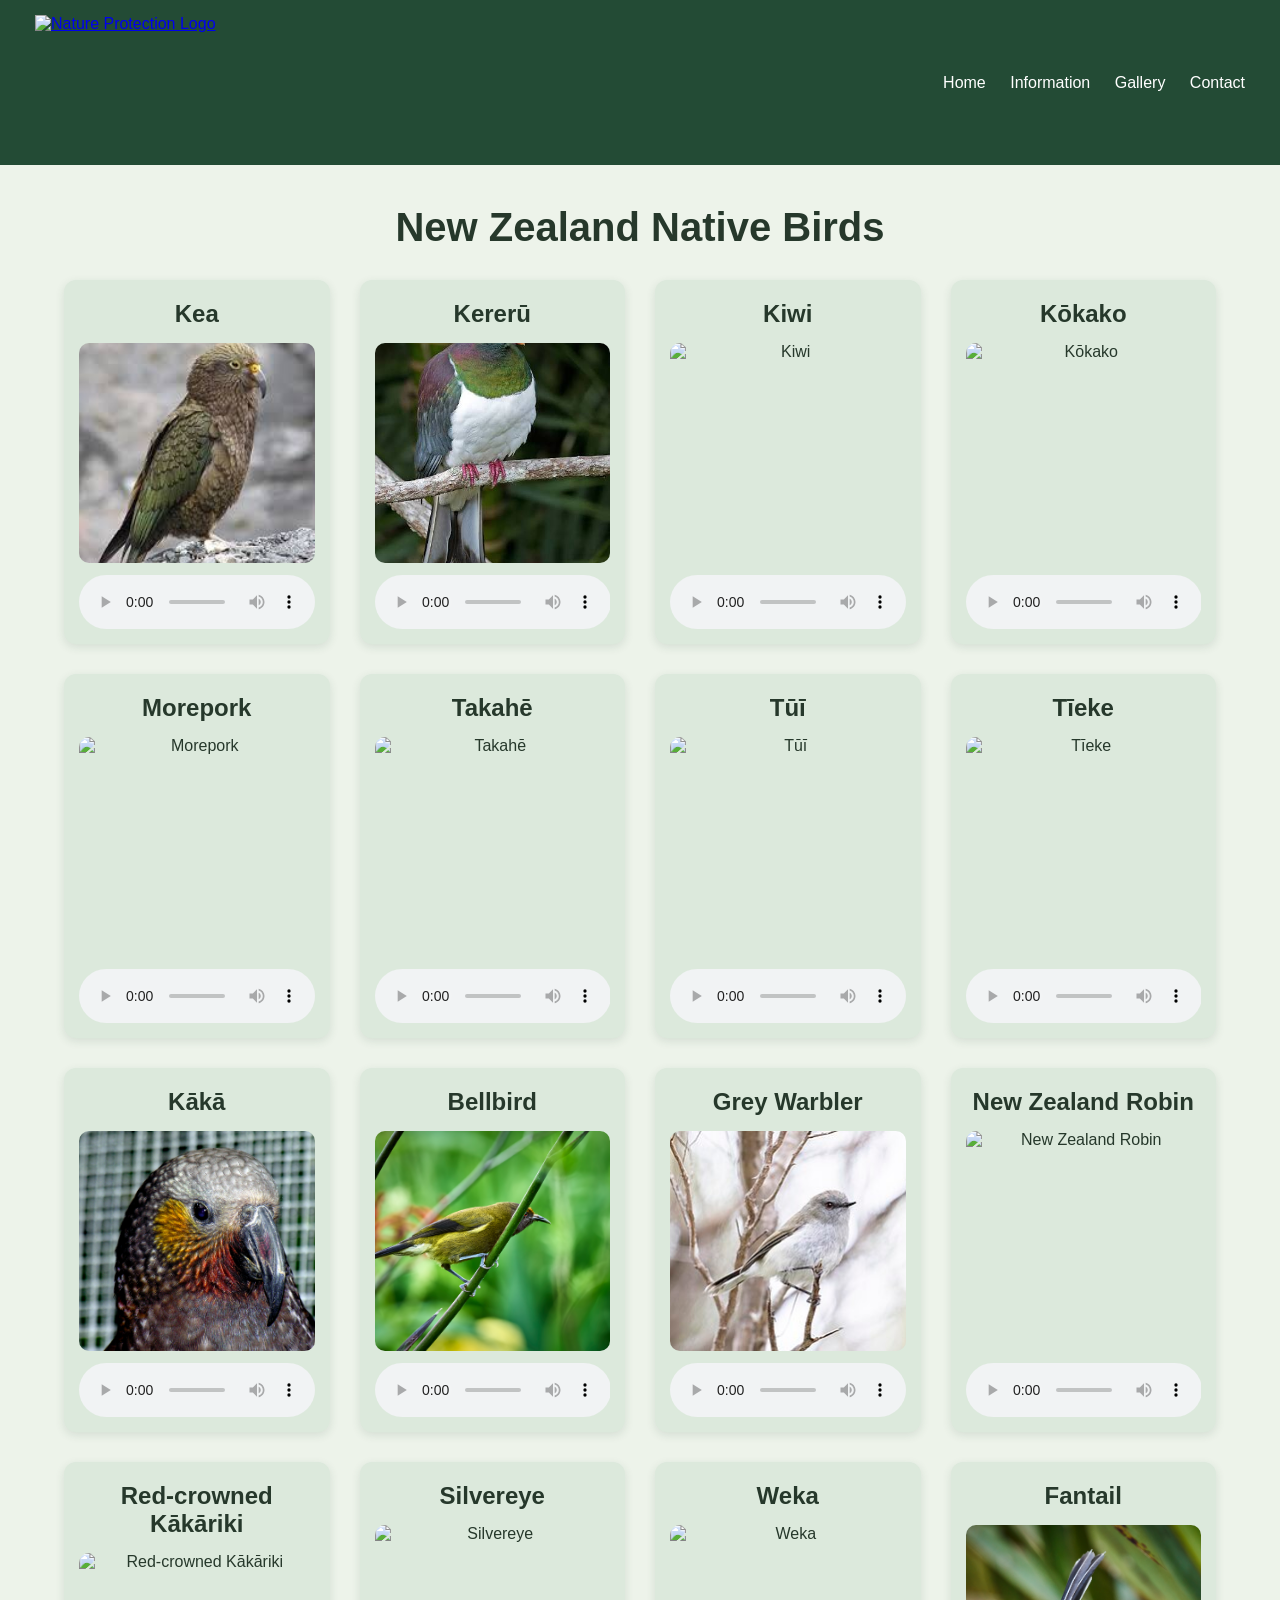
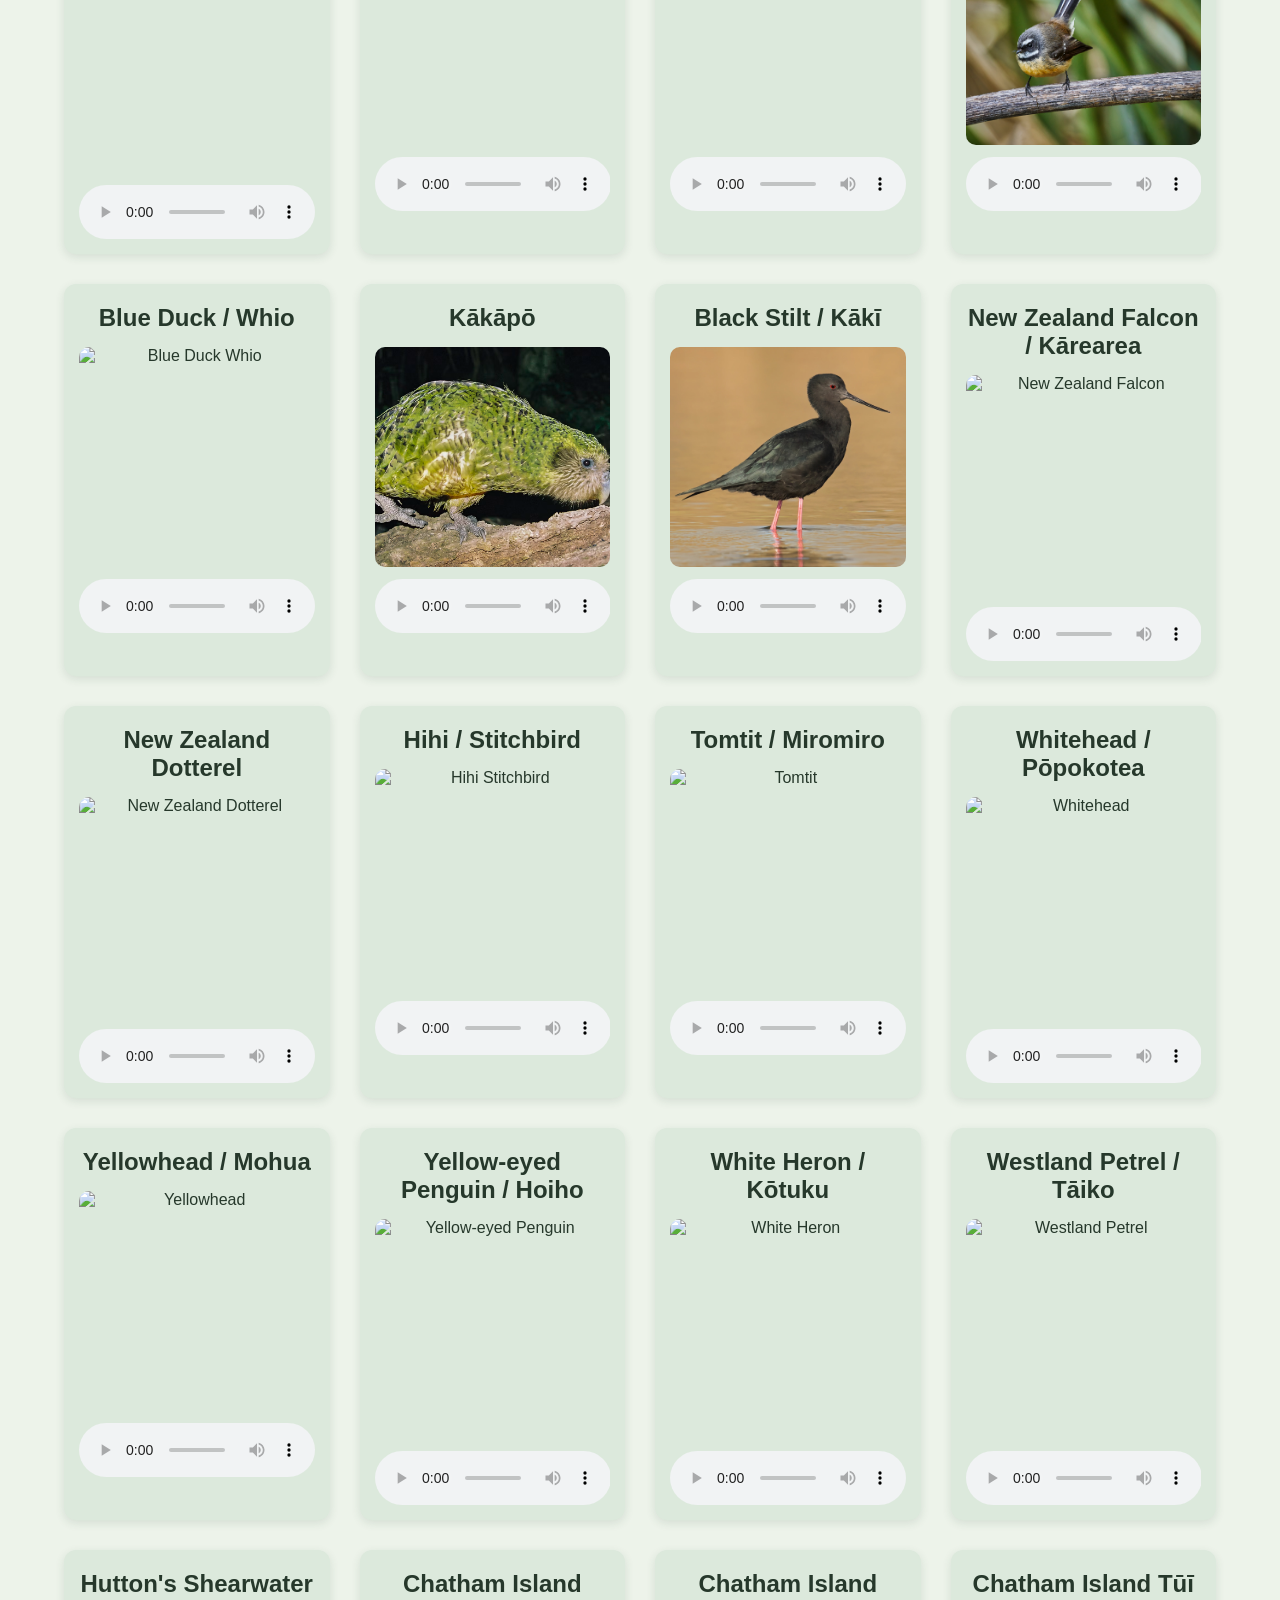
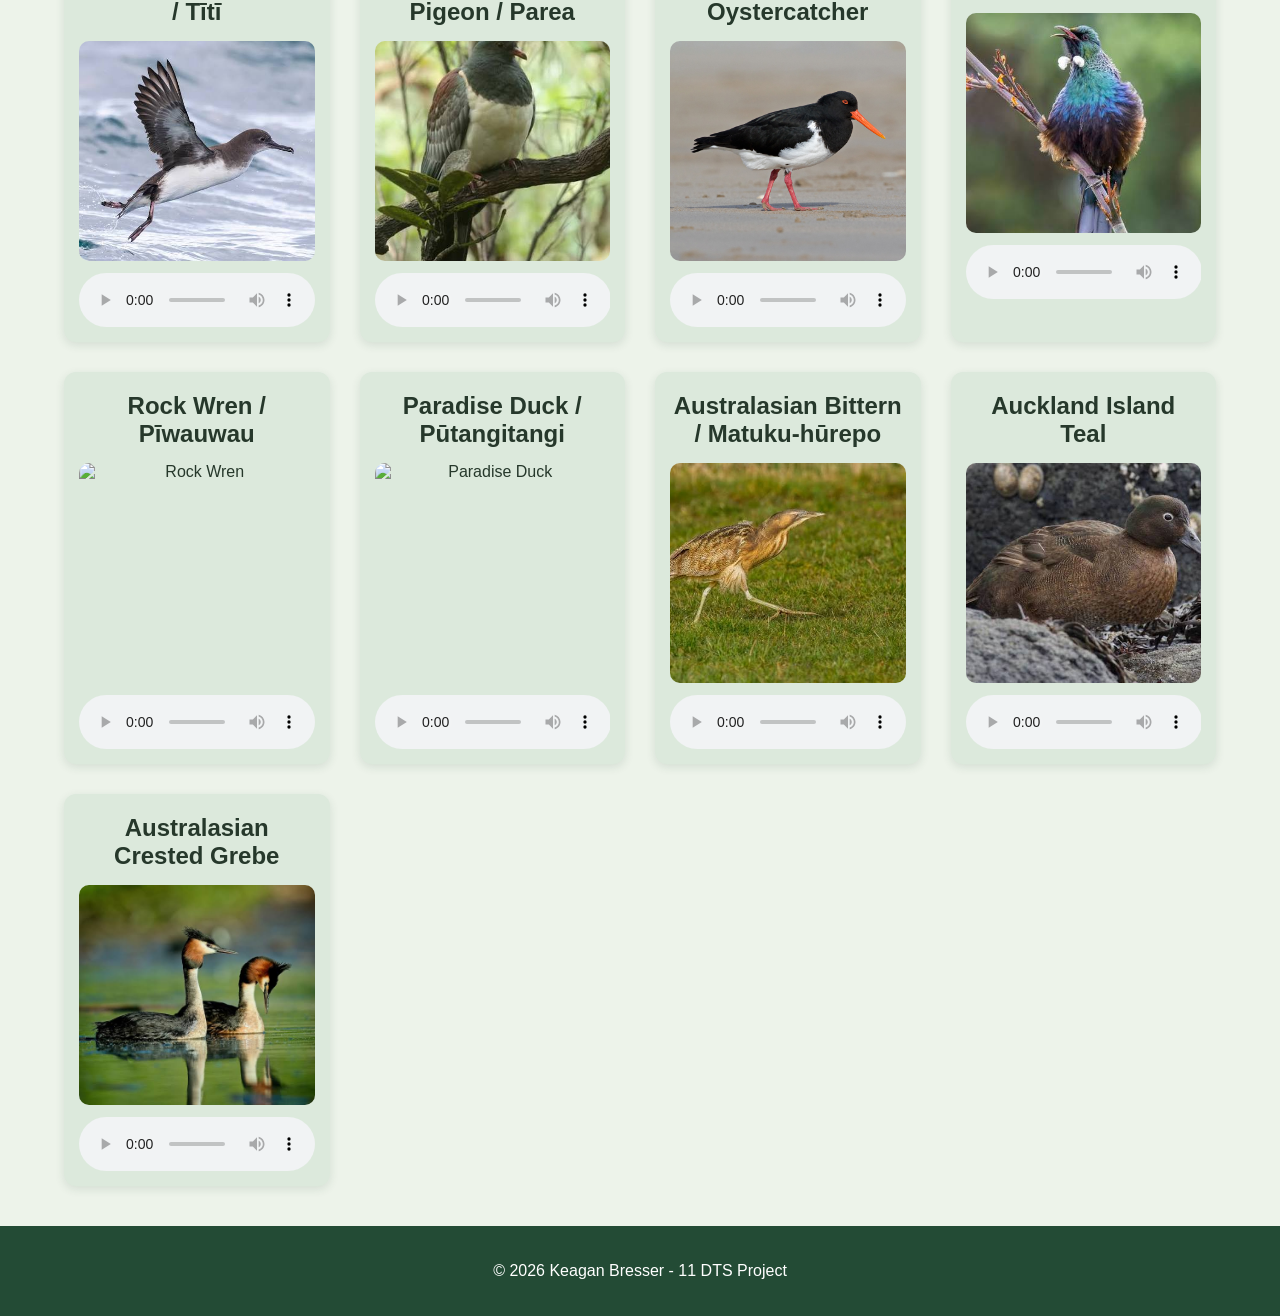
==== gallery.html @ eba364c5 "Add files via upload" ====
<!DOCTYPE html>
<html lang="en">
<head>
    <meta charset="UTF-8">
    <link rel="stylesheet" href="style.css">
    <meta name="viewport" content="width=device-width, initial-scale=1.0">
    <title>Gallery</title>
</head>
<body>

    <div class="navbar">
        <a href="index.html" class="logo">
            <img src="logo.png" alt="Nature Protection Logo">
        </a>

        <nav>
            <a href="index.html">Home</a>
            <a href="information.html">Information</a>
            <a href="gallery.html">Gallery</a>
            <a href="contact.html">Contact</a>
        </nav>
    </div>

    <div class="gallery">
        <h1>New Zealand Native Birds</h1>

        <div class="image-grid">

            <div class="bird">
                <h2>Kea</h2>
                <img src="kea.jpg" alt="Kea">
                <audio controls>
                    <source src="https://www.doc.govt.nz/globalassets/documents/conservation/native-animals/birds/bird-song/kea-song.mp3" type="audio/mpeg">
                </audio>
            </div>

            <div class="bird">
                <h2>Kererū</h2>
                <img src="kereru.jpg" alt="Kererū">
                <audio controls>
                    <source src="https://www.doc.govt.nz/globalassets/documents/conservation/native-animals/birds/bird-song/nz-pigeon-song.mp3" type="audio/mpeg">
                </audio>
            </div>

            <div class="bird">
                <h2>Kiwi</h2>
                <img src="kiwi.jpg" alt="Kiwi">
                <audio controls>
                    <source src="https://www.doc.govt.nz/globalassets/documents/conservation/native-animals/birds/bird-song/male-ni-brown-kiwi.mp3" type="audio/mpeg">
                </audio>
            </div>

            <div class="bird">
                <h2>Kōkako</h2>
                <img src="kokako.jpg" alt="Kōkako">
                <audio controls>
                    <source src="https://www.doc.govt.nz/globalassets/documents/conservation/native-animals/birds/bird-song/kokako-song.mp3" type="audio/mpeg">
                </audio>
            </div>

            <div class="bird">
                <h2>Morepork</h2>
                <img src="morepork.jpg" alt="Morepork">
                <audio controls>
                    <source src="https://www.doc.govt.nz/globalassets/documents/conservation/native-animals/birds/bird-song/morepork-song.mp3" type="audio/mpeg">
                </audio>
            </div>

            <div class="bird">
                <h2>Takahē</h2>
                <img src="takahe.jpg" alt="Takahē">
                <audio controls>
                    <source src="https://www.doc.govt.nz/globalassets/documents/conservation/native-animals/birds/bird-song/takahe-song-10.mp3" type="audio/mpeg">
                </audio>
            </div>

            <div class="bird">
                <h2>Tūī</h2>
                <img src="tui.jpg" alt="Tūī">
                <audio controls>
                    <source src="https://www.doc.govt.nz/globalassets/documents/conservation/native-animals/birds/bird-song/tui-song-42.mp3" type="audio/mpeg">
                </audio>
            </div>

            <div class="bird">
                <h2>Tīeke</h2>
                <img src="tieke.jpg" alt="Tīeke">
                <audio controls>
                    <source src="https://www.doc.govt.nz/globalassets/documents/conservation/native-animals/birds/bird-song/north-island-saddleback-song.mp3" type="audio/mpeg">
                </audio>
            </div>

            <div class="bird">
                <h2>Kākā</h2>
                <img src="Kaka.jpg" alt="Kākā">
                <audio controls>
                    <source src="https://www.doc.govt.nz/globalassets/documents/conservation/native-animals/birds/bird-song/north-island-kaka.mp3" type="audio/mpeg">
                </audio>
            </div>

            <div class="bird">
                <h2>Bellbird</h2>
                <img src="Bellbird.jpg" alt="Bellbird">
                <audio controls>
                    <source src="https://www.doc.govt.nz/globalassets/documents/conservation/native-animals/birds/bird-song/bellbird-06.mp3" type="audio/mpeg">
                </audio>
            </div>

            <div class="bird">
                <h2>Grey Warbler</h2>
                <img src="Grey Warbler.jpg" alt="Grey Warbler">
                <audio controls>
                    <source src="https://www.doc.govt.nz/globalassets/documents/conservation/native-animals/birds/bird-song/grey-warbler-song.mp3" type="audio/mpeg">
                </audio>
            </div>

            <div class="bird">
                <h2>New Zealand Robin</h2>
                <img src="New Zealand Robin.jpg" alt="New Zealand Robin">
                <audio controls>
                    <source src="https://www.doc.govt.nz/globalassets/documents/conservation/native-animals/birds/bird-song/nz-robin-song-48.mp3" type="audio/mpeg">
                </audio>
            </div>

            <div class="bird">
                <h2>Red-crowned Kākāriki</h2>
                <img src="Red-crowned Parakeet.jpg" alt="Red-crowned Kākāriki">
                <audio controls>
                    <source src="https://www.doc.govt.nz/globalassets/documents/conservation/native-animals/birds/bird-song/red-crowned-parakeet-song-4.mp3" type="audio/mpeg">
                </audio>
            </div>

            <div class="bird">
                <h2>Silvereye</h2>
                <img src="Silvereye.jpg" alt="Silvereye">
                <audio controls>
                    <source src="https://www.doc.govt.nz/globalassets/documents/conservation/native-animals/birds/bird-song/silvereye-song-22sy.mp3" type="audio/mpeg">
                </audio>
            </div>

            <div class="bird">
                <h2>Weka</h2>
                <img src="Weka.jpg" alt="Weka">
                <audio controls>
                    <source src="https://www.doc.govt.nz/globalassets/documents/conservation/native-animals/birds/bird-song/north-island-weka-song.mp3" type="audio/mpeg">
                </audio>
            </div>

            <div class="bird">
                <h2>Fantail</h2>
                <img src="Fan_tail.jpg" alt="Fantail">
                <audio controls>
                    <source src="https://www.doc.govt.nz/globalassets/documents/conservation/native-animals/birds/bird-song/fantail-02.mp3" type="audio/mpeg">
                </audio>
            </div>

            <div class="bird">
                <h2>Blue Duck / Whio</h2>
                <img src="Whio.jpg" alt="Blue Duck Whio">
                <audio controls>
                    <source src="https://www.doc.govt.nz/globalassets/documents/conservation/native-animals/birds/bird-song/blue-duck.mp3" type="audio/mpeg">
                </audio>
            </div>

            <div class="bird">
                <h2>Kākāpō</h2>
                <img src="Kakapo.jpg" alt="Kākāpō">
                <audio controls>
                    <source src="https://www.doc.govt.nz/globalassets/documents/conservation/native-animals/birds/bird-song/kakapo-booms.mp3" type="audio/mpeg">
                </audio>
            </div>

            <div class="bird">
                <h2>Black Stilt / Kākī</h2>
                <img src="Black Stilt.jpg" alt="Black Stilt">
                <audio controls>
                    <source src="https://www.doc.govt.nz/globalassets/documents/conservation/native-animals/birds/bird-song/black-stilt-song.mp3" type="audio/mpeg">
                </audio>
            </div>

            <div class="bird">
                <h2>New Zealand Falcon / Kārearea</h2>
                <img src="New Zealand Falcon.jpg" alt="New Zealand Falcon">
                <audio controls>
                    <source src="https://www.doc.govt.nz/globalassets/documents/conservation/native-animals/birds/bird-song/nz-falcon-female-song.mp3" type="audio/mpeg">
                </audio>
            </div>

            <div class="bird">
                <h2>New Zealand Dotterel</h2>
                <img src="New Zealand Dotterel.jpg" alt="New Zealand Dotterel">
                <audio controls>
                    <source src="https://www.doc.govt.nz/globalassets/documents/conservation/native-animals/birds/bird-song/nz-dotterel-song.mp3" type="audio/mpeg">
                </audio>
            </div>

            <div class="bird">
                <h2>Hihi / Stitchbird</h2>
                <img src="Hihi.jpg" alt="Hihi Stitchbird">
                <audio controls>
                    <source src="https://www.doc.govt.nz/globalassets/documents/conservation/native-animals/birds/bird-song/hihi-song.mp3" type="audio/mpeg">
                </audio>
            </div>

            <div class="bird">
                <h2>Tomtit / Miromiro</h2>
                <img src="Tomtit.jpg" alt="Tomtit">
                <audio controls>
                    <source src="https://www.doc.govt.nz/globalassets/documents/conservation/native-animals/birds/bird-song/north-island-tomtit-song.mp3" type="audio/mpeg">
                </audio>
            </div>

            <div class="bird">
                <h2>Whitehead / Pōpokotea</h2>
                <img src="Whitehead.jpg" alt="Whitehead">
                <audio controls>
                    <source src="https://www.doc.govt.nz/globalassets/documents/conservation/native-animals/birds/bird-song/whitehead-song.mp3" type="audio/mpeg">
                </audio>
            </div>

            <div class="bird">
                <h2>Yellowhead / Mohua</h2>
                <img src="Yellowhead.jpg" alt="Yellowhead">
                <audio controls>
                    <source src="https://www.doc.govt.nz/globalassets/documents/conservation/native-animals/birds/bird-song/yellowhead-song.mp3" type="audio/mpeg">
                </audio>
            </div>

            <div class="bird">
                <h2>Yellow-eyed Penguin / Hoiho</h2>
                <img src="Yellow-eyed Penguin.jpg" alt="Yellow-eyed Penguin">
                <audio controls>
                    <source src="https://www.doc.govt.nz/globalassets/documents/conservation/native-animals/birds/bird-song/yellow-eyed-penguin-song.mp3" type="audio/mpeg">
                </audio>
            </div>

            <div class="bird">
                <h2>White Heron / Kōtuku</h2>
                <img src="White Heron.jpg" alt="White Heron">
                <audio controls>
                    <source src="https://www.doc.govt.nz/globalassets/documents/conservation/native-animals/birds/bird-song/white-heron-song.mp3" type="audio/mpeg">
                </audio>
            </div>

            <div class="bird">
                <h2>Westland Petrel / Tāiko</h2>
                <img src="Westland Petrel.jpg" alt="Westland Petrel">
                <audio controls>
                    <source src="https://www.doc.govt.nz/globalassets/documents/conservation/native-animals/birds/bird-song/westland-petrel-song.mp3" type="audio/mpeg">
                </audio>
            </div>

            <div class="bird">
                <h2>Hutton's Shearwater / Tītī</h2>
                <img src="Hutton's Shearwater.jpg" alt="Hutton's Shearwater">
                <audio controls>
                    <source src="https://www.doc.govt.nz/globalassets/documents/conservation/native-animals/birds/bird-song/huttons-shearwater-song.mp3" type="audio/mpeg">
                </audio>
            </div>

            <div class="bird">
                <h2>Chatham Island Pigeon / Parea</h2>
                <img src="Chatham Island Pigeon.jpg" alt="Chatham Island Pigeon">
                <audio controls>
                    <source src="https://www.doc.govt.nz/globalassets/documents/conservation/native-animals/birds/bird-song/chatham-island-pigeon-song.mp3" type="audio/mpeg">
                </audio>
            </div>

            <div class="bird">
                <h2>Chatham Island Oystercatcher</h2>
                <img src="Chatham Island Oystercatcher.jpg" alt="Chatham Island Oystercatcher">
                <audio controls>
                    <source src="https://www.doc.govt.nz/globalassets/documents/conservation/native-animals/birds/bird-song/chatham-island-oystercatcher-song.mp3" type="audio/mpeg">
                </audio>
            </div>

            <div class="bird">
                <h2>Chatham Island Tūī</h2>
                <img src="Chatham Island Tūī.jpg" alt="Chatham Island Tūī">
                <audio controls>
                    <source src="https://www.doc.govt.nz/globalassets/documents/conservation/native-animals/birds/bird-song/chatham-island-tui-song.mp3" type="audio/mpeg">
                </audio>
            </div>

            <div class="bird">
                <h2>Rock Wren / Pīwauwau</h2>
                <img src="Rock Wren.jpg" alt="Rock Wren">
                <audio controls>
                    <source src="https://www.doc.govt.nz/globalassets/documents/conservation/native-animals/birds/bird-song/rock-wren-call.mp3" type="audio/mpeg">
                </audio>
            </div>

            <div class="bird">
                <h2>Paradise Duck / Pūtangitangi</h2>
                <img src="Paradise Duck.jpg" alt="Paradise Duck">
                <audio controls>
                    <source src="https://www.doc.govt.nz/globalassets/documents/conservation/native-animals/birds/bird-song/paradise-duck-song.mp3" type="audio/mpeg">
                </audio>
            </div>

            <div class="bird">
                <h2>Australasian Bittern / Matuku-hūrepo</h2>
                <img src="Australasian Bittern.jpg" alt="Australasian Bittern">
                <audio controls>
                    <source src="https://www.doc.govt.nz/globalassets/documents/conservation/native-animals/birds/bird-song/australasian-bittern.mp3" type="audio/mpeg">
                </audio>
            </div>

            <div class="bird">
                <h2>Auckland Island Teal</h2>
                <img src="Auckland Island Teal.jpg" alt="Auckland Island Teal">
                <audio controls>
                    <source src="https://www.doc.govt.nz/globalassets/documents/conservation/native-animals/birds/bird-song/auckland-island-teal-song.mp3" type="audio/mpeg">
                </audio>
            </div>

            <div class="bird">
                <h2>Australasian Crested Grebe</h2>
                <img src="Australasian Crested Grebe.jpg" alt="Australasian Crested Grebe">
                <audio controls>
                    <source src="https://www.doc.govt.nz/globalassets/documents/conservation/native-animals/birds/bird-song/australasian-crested-grebe-song.mp3" type="audio/mpeg">
                </audio>
            </div>

        </div>
    </div>

    <footer>
        <p>© 2026 Keagan Bresser - 11 DTS Project</p>
    </footer>

</body>
</html>
---- style.css ----
body {
    font-family: Arial;
    margin: 0;
    background-color: #edf3ea;
    color: #26382b;
}

.navbar {
    background-color: #234b35;
    padding: 15px 25px;
    display: flex;
    justify-content: space-between;
    align-items: center;
}

.logo {
    padding: 0 10px;
    width: 190px;
    height: 135px;
    display: block;
}

nav a {
    color: white;
    text-decoration: none;
    margin: 10px;
}

nav a:hover {
    color: #b9d8bd;
}

.welcome {
    text-align: center;
    padding: 70px 20px;
    background-color: #5f8d68;
    color: white;
}

.welcome h1 {
    font-size: 40px;
}

.welcome p {
    font-size: 18px;
}

button {
    padding: 12px 25px;
    border: none;
    background-color: #c59b45;
    color: white;
    cursor: pointer;
    margin: 8px;
    border-radius: 6px;
    transition: 0.2s;
}

button:hover {
    background-color: #a98235;
    transform: translateY(-2px);
}

.about {
    text-align: center;
    padding: 40px;
}

.about img {
    width: 400px;
    max-width: 90%;
    margin-top: 20px;
    border-radius: 12px;
}

.birds {
    text-align: center;
    padding: 40px;
    background-color: white;
}

.birds .bird {
    display: inline-block;
    vertical-align: top;
    width: 20%;
    margin: 1.5%;
    padding: 20px;
    box-sizing: border-box;
    background-color: #dce9dc;
    border-radius: 15px;
    box-shadow: 0 3px 10px rgba(35, 75, 53, 0.12);
    transition: 0.3s;
}

.birds .bird img {
    width: 100%;
    max-width: 220px;
    height: 180px;
    object-fit: cover;
    border-radius: 12px;
    display: block;
    margin: 0 auto;
}

.birds .bird h3 {
    margin: 5px 0 15px;
    font-size: 22px;
}

.birds .bird p {
    margin: 15px 0 5px;
}

.birds .bird:hover {
    transform: scale(1.04);
    background-color: #cfe2d1;
    box-shadow: 0 8px 20px rgba(35, 75, 53, 0.25);
}

@media (max-width: 900px) {
    .birds .bird {
        width: 42%;
    }
}

@media (max-width: 600px) {
    .birds .bird {
        width: 90%;
    }

    .birds .bird img {
        max-width: 300px;
        height: 220px;
    }
}

.bird-info p {
    max-width: 600px;
    margin: 15px auto;
}

.bird-info:hover {
    transform: scale(1.04);
    background-color: #cfe2d1;
    box-shadow: 0 8px 20px rgba(35, 75, 53, 0.25);
}

footer {
    background-color: #234b35;
    color: white;
    text-align: center;
    padding: 20px;
}

img {
    max-width: 100%;
}

.contact {
    width: 70%;
    max-width: 700px;
    margin: 50px auto;
    padding: 35px;
    background-color: white;
    border-radius: 15px;
    box-shadow: 0 4px 15px rgba(35, 75, 53, 0.15);
}

.contact h1 {
    text-align: center;
    font-size: 35px;
    margin-bottom: 10px;
}

.contact p {
    text-align: center;
    margin-bottom: 30px;
}

form {
    display: flex;
    flex-direction: column;
}

form label {
    margin-top: 15px;
    margin-bottom: 6px;
    font-weight: bold;
}

form input,
form textarea {
    padding: 12px;
    border: 1px solid #b8c9b8;
    border-radius: 7px;
    font-family: Arial;
    font-size: 15px;
    box-sizing: border-box;
}

form textarea {
    resize: vertical;
}

form input:focus,
form textarea:focus {
    outline: none;
    border-color: #5f8d68;
}

.form-buttons {
    text-align: center;
    margin-top: 15px;
}

.form-buttons button {
    min-width: 120px;
}

.form-buttons button[type="reset"] {
    background-color: #7d9180;
}

.form-buttons button[type="reset"]:hover {
    background-color: #ff0000;
    transform: scale(1.05);
}

.form-buttons button[type="submit"] {
    background-color: #7d9180;
}

.form-buttons button[type="submit"]:hover {
    background-color: #0cff3d;
    transform: scale(1.05);
}

.gallery {
    width: 90%;
    max-width: 1200px;
    margin: 40px auto;
    text-align: center;
}

.gallery h1 {
    margin-bottom: 30px;
    font-size: 40px;
}

.image-grid {
    display: grid;
    grid-template-columns: repeat(4, 1fr);
    gap: 30px;
}

.bird {
    display: flex;
    flex-direction: column;
    align-items: center;
    padding: 15px;
    background-color: #dce9dc;
    border-radius: 12px;
    box-shadow: 0 3px 10px rgba(35, 75, 53, 0.12);
    transition: 0.3s;
    box-sizing: border-box;
}

.bird:hover {
    transform: translateY(-5px);
    background-color: #cfe2d1;
    box-shadow: 0 8px 20px rgba(35, 75, 53, 0.25);
}

.bird h2 {
    margin: 5px 0 15px 0;
    font-size: 24px;
}

.bird img {
    width: 100%;
    height: 220px;
    object-fit: cover;
    border-radius: 10px;
    display: block;
}

.bird audio {
    width: 100%;
    margin-top: 12px;
}

@media (max-width: 900px) {
    .image-grid {
        grid-template-columns: repeat(2, 1fr);
    }

    .navbar {
        flex-direction: column;
    }

    nav {
        margin-top: 10px;
    }
}

@media (max-width: 600px) {
    .image-grid {
        grid-template-columns: 1fr;
    }

    .gallery {
        width: 90%;
    }

    .bird img {
        height: 250px;
    }

    .contact {
        width: 85%;
        padding: 25px;
    }
}
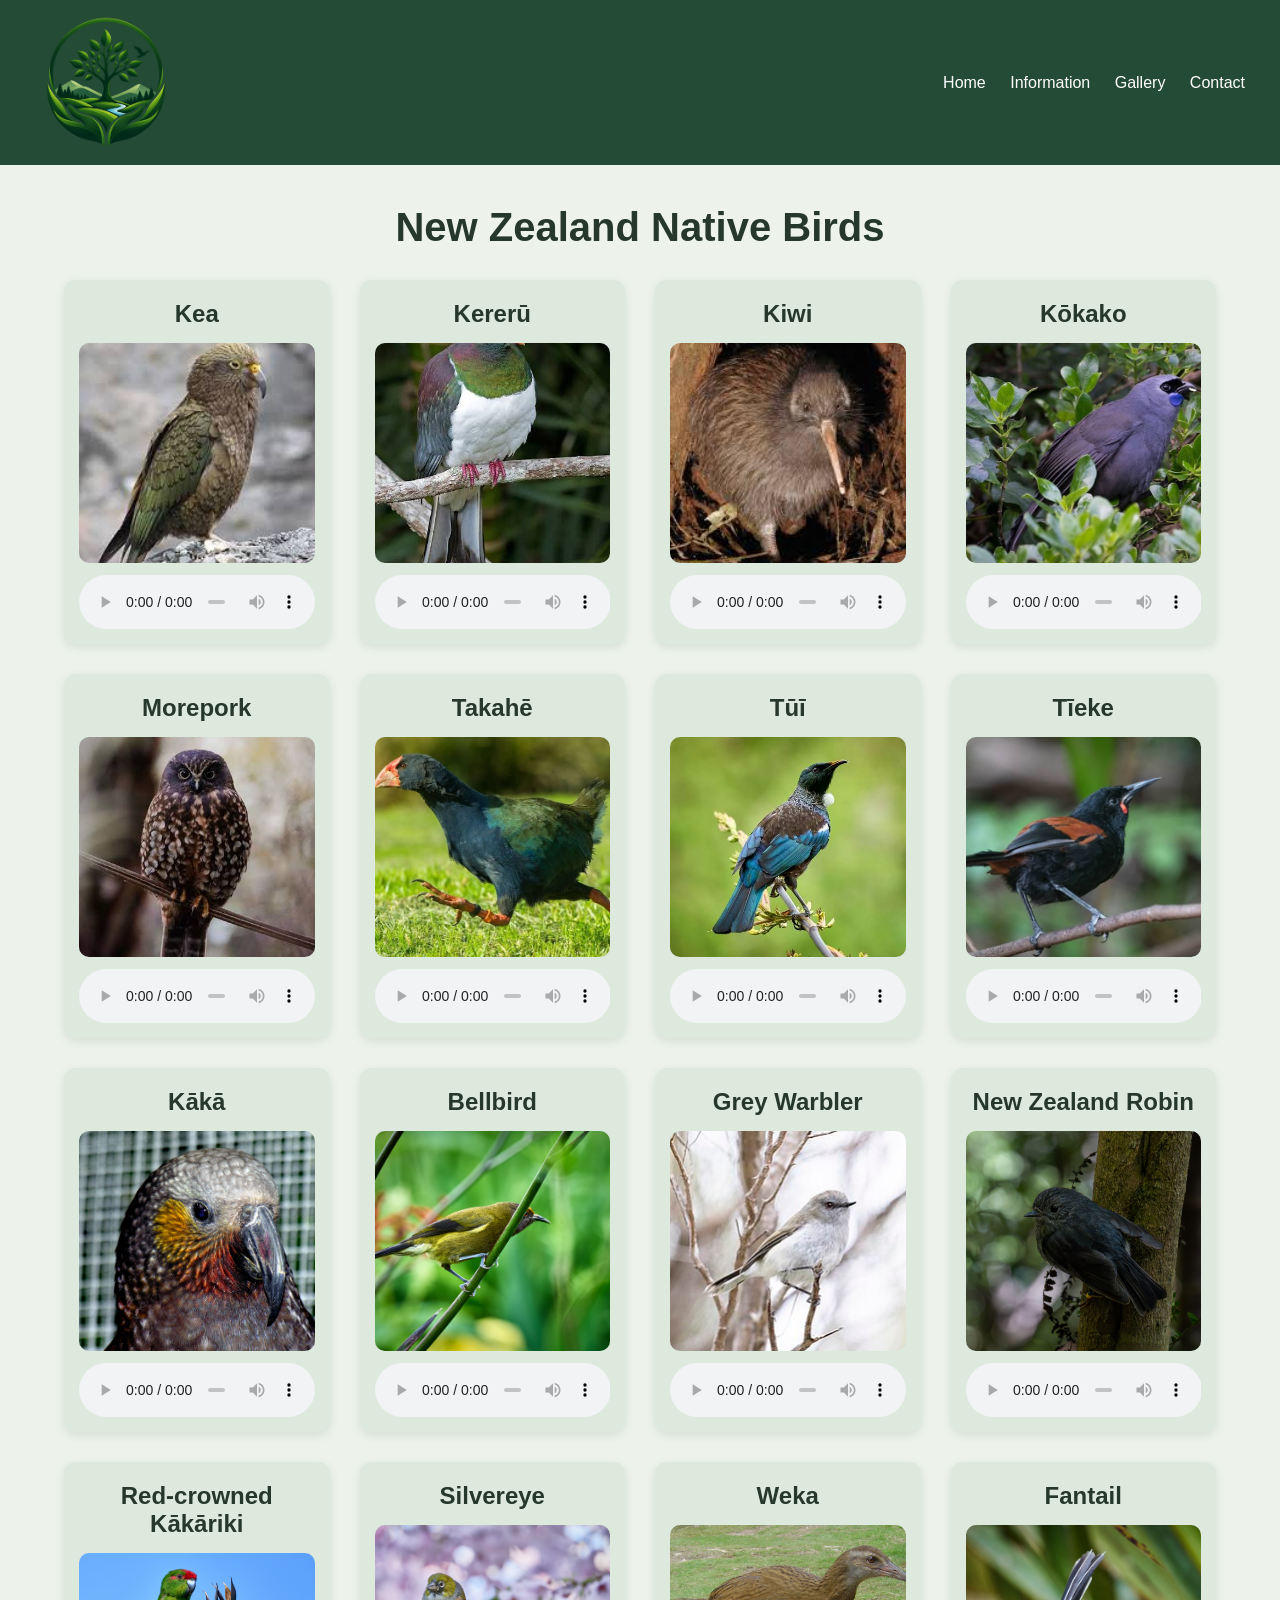
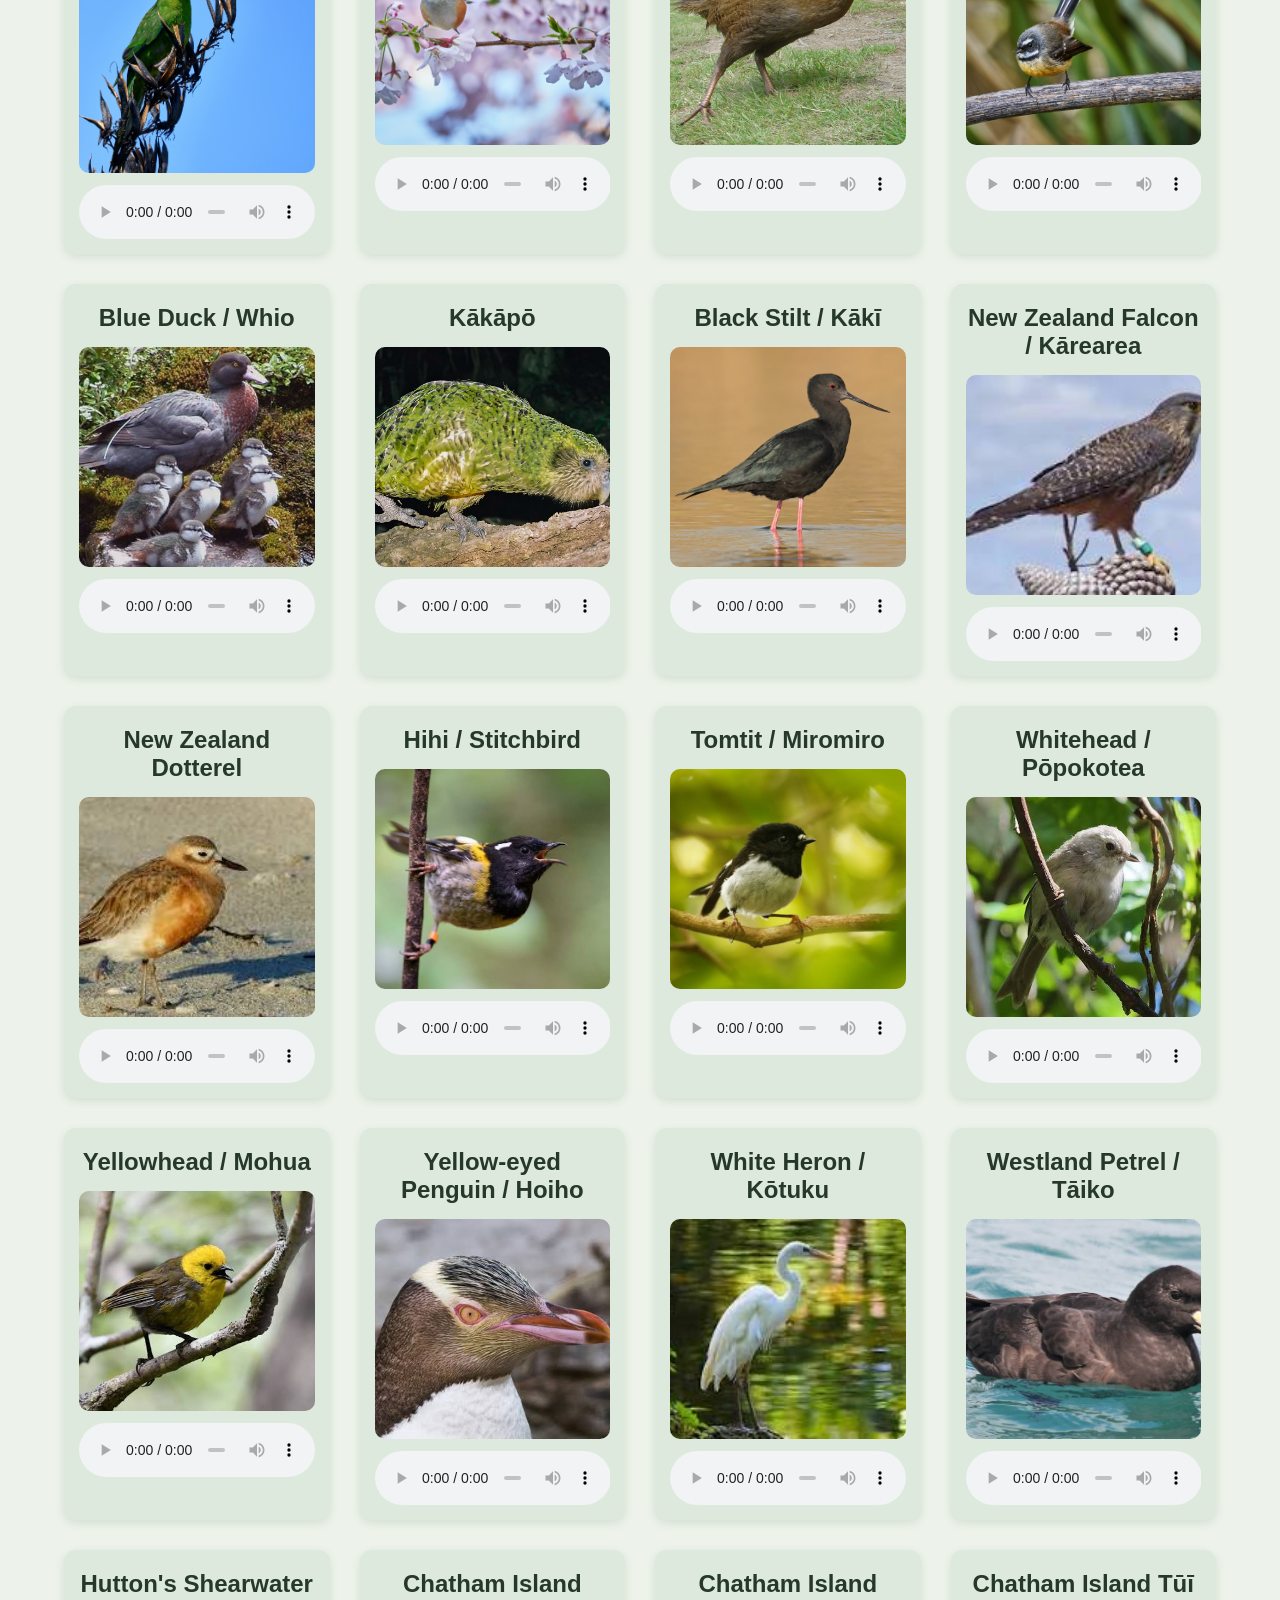
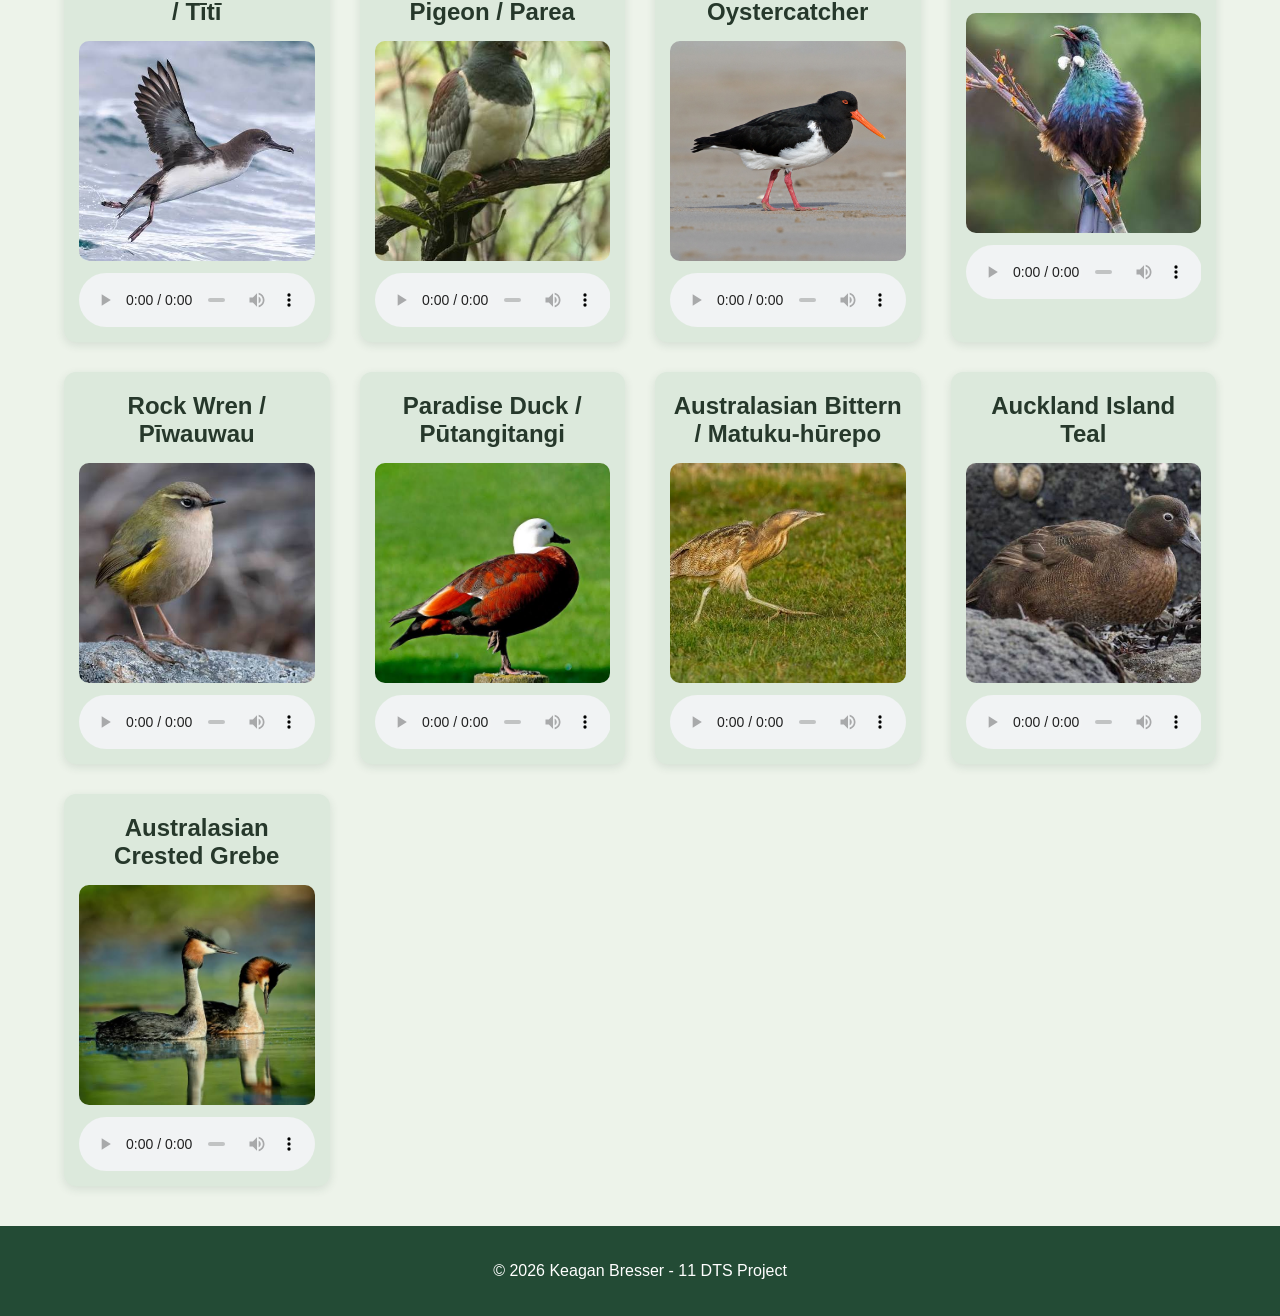
==== commit 1fd2849c: "Fix HTML encoding issues in gallery.html" ====
--- a/gallery.html
+++ b/gallery.html
@@ -330,4 +330,4 @@
     </footer>
 
 </body>
-</html>+</html>
--- a/style.css
+++ b/style.css
@@ -1,5 +1,5 @@
 body {
-    font-family: Arial;
+    font-family: Arial, sans-serif;
     margin: 0;
     background-color: #edf3ea;
     color: #26382b;
@@ -18,6 +18,12 @@
     width: 190px;
     height: 135px;
     display: block;
+}
+
+.logo img {
+    max-width: 100%;
+    max-height: 100%;
+    object-fit: contain;
 }
 
 nav a {
@@ -69,6 +75,7 @@
 .about img {
     width: 400px;
     max-width: 90%;
+    height: auto;
     margin-top: 20px;
     border-radius: 12px;
 }
@@ -82,8 +89,8 @@
 .birds .bird {
     display: inline-block;
     vertical-align: top;
-    width: 20%;
-    margin: 1.5%;
+    width: 21%;
+    margin: 1%;
     padding: 20px;
     box-sizing: border-box;
     background-color: #dce9dc;
@@ -117,21 +124,25 @@
     box-shadow: 0 8px 20px rgba(35, 75, 53, 0.25);
 }
 
-@media (max-width: 900px) {
-    .birds .bird {
-        width: 42%;
-    }
-}
-
-@media (max-width: 600px) {
-    .birds .bird {
-        width: 90%;
-    }
-
-    .birds .bird img {
-        max-width: 300px;
-        height: 220px;
-    }
+.bird-info {
+    display: inline-block;
+    vertical-align: top;
+    width: 43%;
+    margin: 2%;
+    padding: 25px;
+    box-sizing: border-box;
+    text-align: center;
+    background-color: #dce9dc;
+    border-radius: 15px;
+    box-shadow: 0 3px 10px rgba(35, 75, 53, 0.12);
+    transition: 0.3s;
+}
+
+.bird-info img {
+    width: 250px;
+    max-width: 90%;
+    height: auto;
+    border-radius: 12px;
 }
 
 .bird-info p {
@@ -145,96 +156,6 @@
     box-shadow: 0 8px 20px rgba(35, 75, 53, 0.25);
 }
 
-footer {
-    background-color: #234b35;
-    color: white;
-    text-align: center;
-    padding: 20px;
-}
-
-img {
-    max-width: 100%;
-}
-
-.contact {
-    width: 70%;
-    max-width: 700px;
-    margin: 50px auto;
-    padding: 35px;
-    background-color: white;
-    border-radius: 15px;
-    box-shadow: 0 4px 15px rgba(35, 75, 53, 0.15);
-}
-
-.contact h1 {
-    text-align: center;
-    font-size: 35px;
-    margin-bottom: 10px;
-}
-
-.contact p {
-    text-align: center;
-    margin-bottom: 30px;
-}
-
-form {
-    display: flex;
-    flex-direction: column;
-}
-
-form label {
-    margin-top: 15px;
-    margin-bottom: 6px;
-    font-weight: bold;
-}
-
-form input,
-form textarea {
-    padding: 12px;
-    border: 1px solid #b8c9b8;
-    border-radius: 7px;
-    font-family: Arial;
-    font-size: 15px;
-    box-sizing: border-box;
-}
-
-form textarea {
-    resize: vertical;
-}
-
-form input:focus,
-form textarea:focus {
-    outline: none;
-    border-color: #5f8d68;
-}
-
-.form-buttons {
-    text-align: center;
-    margin-top: 15px;
-}
-
-.form-buttons button {
-    min-width: 120px;
-}
-
-.form-buttons button[type="reset"] {
-    background-color: #7d9180;
-}
-
-.form-buttons button[type="reset"]:hover {
-    background-color: #ff0000;
-    transform: scale(1.05);
-}
-
-.form-buttons button[type="submit"] {
-    background-color: #7d9180;
-}
-
-.form-buttons button[type="submit"]:hover {
-    background-color: #0cff3d;
-    transform: scale(1.05);
-}
-
 .gallery {
     width: 90%;
     max-width: 1200px;
@@ -253,7 +174,7 @@
     gap: 30px;
 }
 
-.bird {
+.gallery .bird {
     display: flex;
     flex-direction: column;
     align-items: center;
@@ -265,18 +186,18 @@
     box-sizing: border-box;
 }
 
-.bird:hover {
+.gallery .bird:hover {
     transform: translateY(-5px);
     background-color: #cfe2d1;
     box-shadow: 0 8px 20px rgba(35, 75, 53, 0.25);
 }
 
-.bird h2 {
-    margin: 5px 0 15px 0;
+.gallery .bird h2 {
+    margin: 5px 0 15px;
     font-size: 24px;
 }
 
-.bird img {
+.gallery .bird img {
     width: 100%;
     height: 220px;
     object-fit: cover;
@@ -284,26 +205,125 @@
     display: block;
 }
 
-.bird audio {
+.gallery .bird audio {
     width: 100%;
     margin-top: 12px;
 }
 
+.contact {
+    width: 70%;
+    max-width: 700px;
+    margin: 50px auto;
+    padding: 35px;
+    background-color: white;
+    border-radius: 15px;
+    box-shadow: 0 4px 15px rgba(35, 75, 53, 0.15);
+}
+
+.contact h1 {
+    text-align: center;
+    font-size: 35px;
+    margin-bottom: 10px;
+}
+
+.contact p {
+    text-align: center;
+    margin-bottom: 30px;
+}
+
+form {
+    display: flex;
+    flex-direction: column;
+}
+
+form label {
+    margin-top: 15px;
+    margin-bottom: 6px;
+    font-weight: bold;
+}
+
+form input,
+form textarea {
+    padding: 12px;
+    border: 1px solid #b8c9b8;
+    border-radius: 7px;
+    font-family: Arial, sans-serif;
+    font-size: 15px;
+    box-sizing: border-box;
+}
+
+form textarea {
+    resize: vertical;
+}
+
+form input:focus,
+form textarea:focus {
+    outline: none;
+    border-color: #5f8d68;
+}
+
+.form-buttons {
+    text-align: center;
+    margin-top: 15px;
+}
+
+.form-buttons button {
+    min-width: 120px;
+}
+
+.form-buttons button[type="reset"] {
+    background-color: #7d9180;
+}
+
+.form-buttons button[type="reset"]:hover {
+    background-color: #ff0000;
+    transform: scale(1.05);
+}
+
+.form-buttons button[type="submit"] {
+    background-color: #7d9180;
+}
+
+.form-buttons button[type="submit"]:hover {
+    background-color: #0cff3d;
+    transform: scale(1.05);
+}
+
+footer {
+    background-color: #234b35;
+    color: white;
+    text-align: center;
+    padding: 20px;
+}
+
 @media (max-width: 900px) {
+    .navbar {
+        flex-direction: column;
+    }
+
+    nav {
+        margin-top: 10px;
+    }
+
+    .birds .bird {
+        width: 42%;
+    }
+
     .image-grid {
         grid-template-columns: repeat(2, 1fr);
     }
-
-    .navbar {
-        flex-direction: column;
-    }
-
-    nav {
-        margin-top: 10px;
-    }
 }
 
 @media (max-width: 600px) {
+    .birds .bird {
+        width: 90%;
+    }
+
+    .birds .bird img {
+        max-width: 300px;
+        height: 220px;
+    }
+
     .image-grid {
         grid-template-columns: 1fr;
     }
@@ -312,7 +332,7 @@
         width: 90%;
     }
 
-    .bird img {
+    .gallery .bird img {
         height: 250px;
     }
 
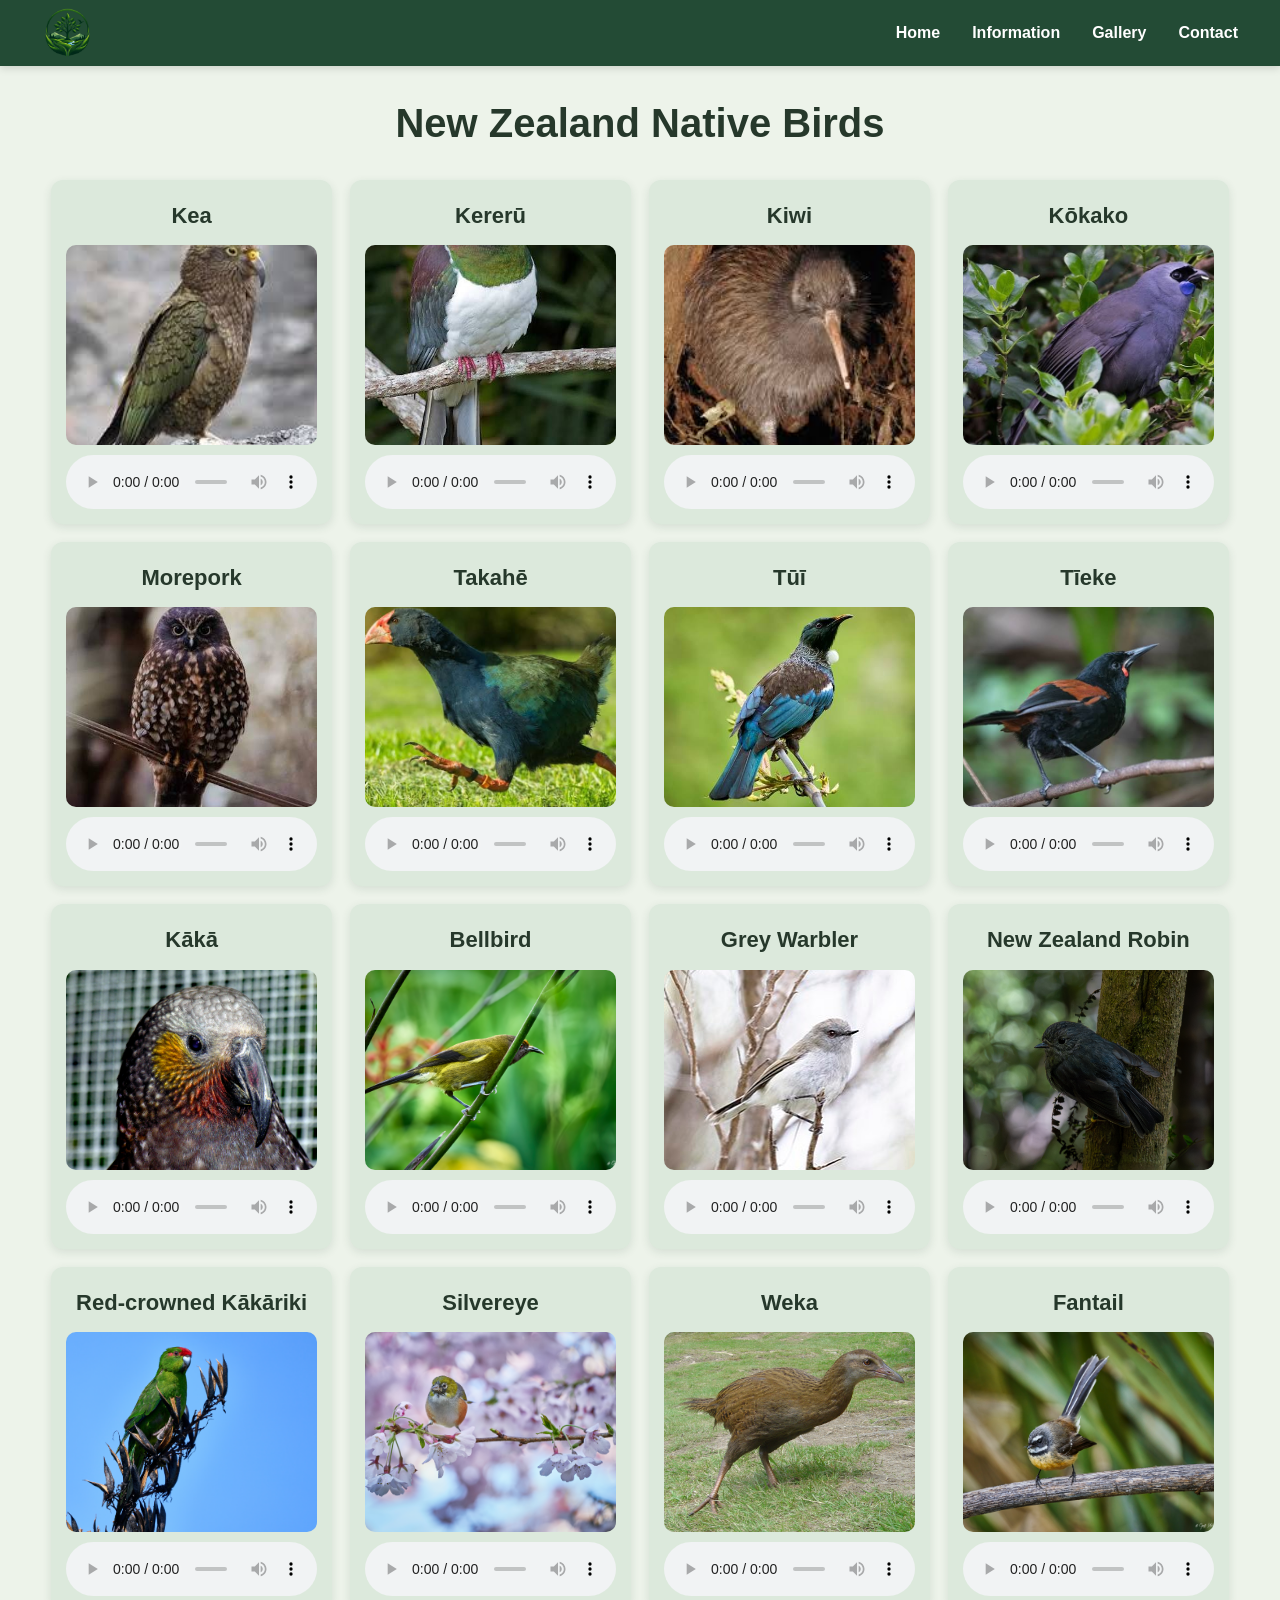
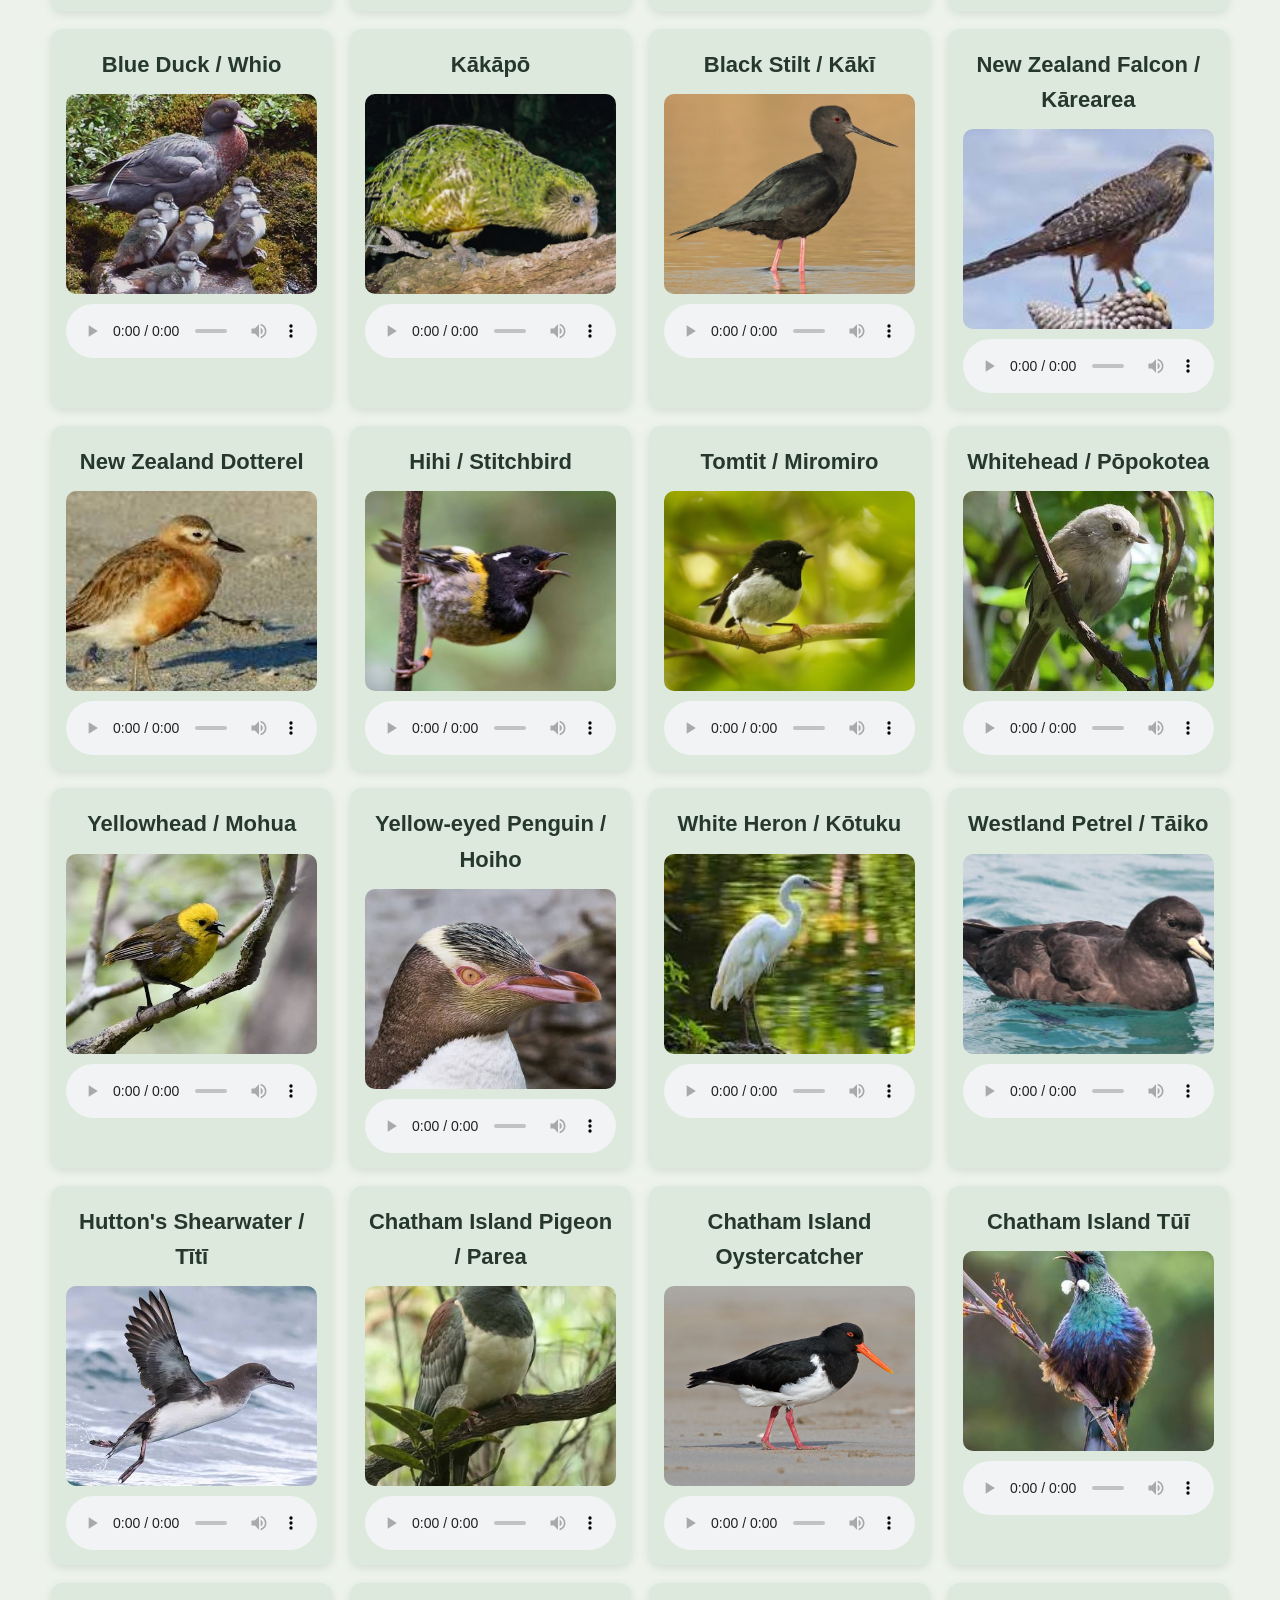
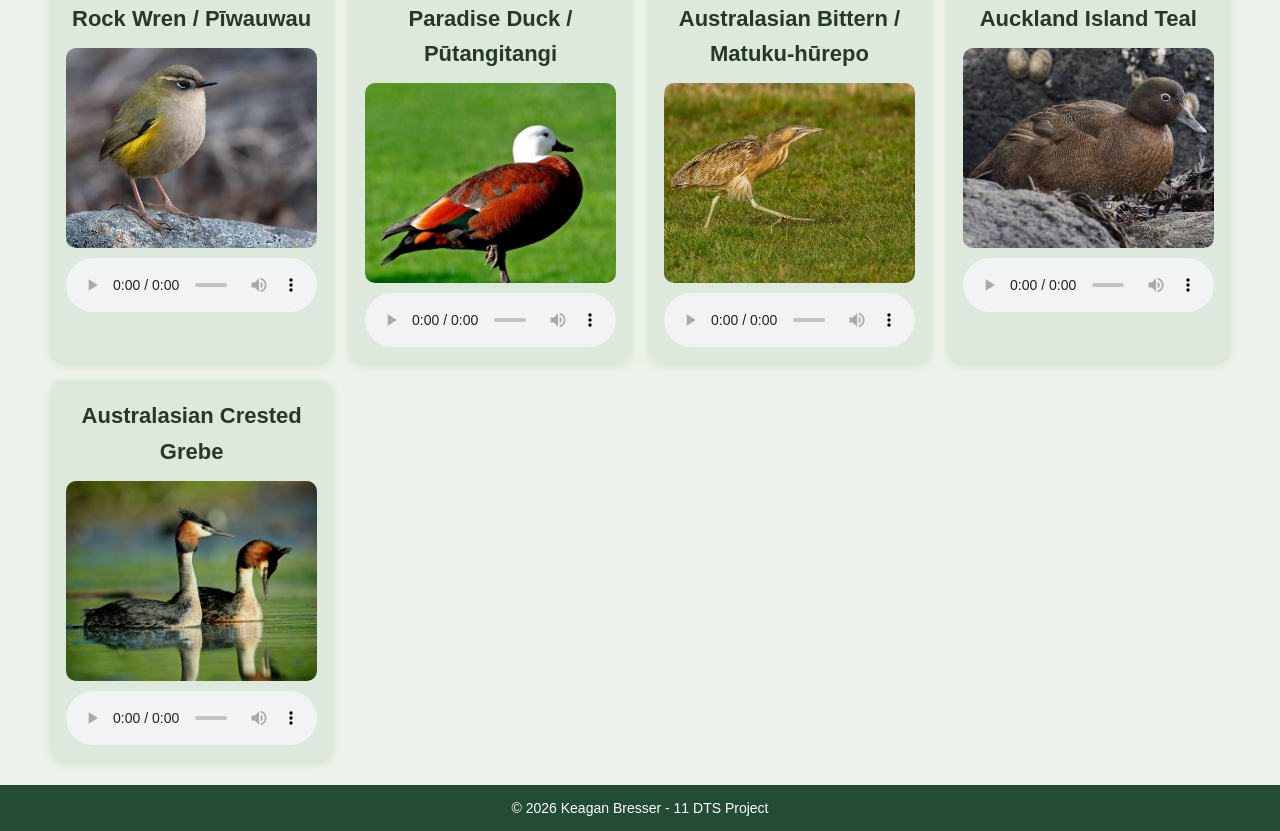
==== commit c370b325: "Add files via upload" ====
--- a/gallery.html
+++ b/gallery.html
@@ -118,7 +118,7 @@
                 <h2>New Zealand Robin</h2>
                 <img src="New Zealand Robin.jpg" alt="New Zealand Robin">
                 <audio controls>
-                    <source src="https://www.doc.govt.nz/globalassets/documents/conservation/native-animals/birds/bird-song/nz-robin-song-48.mp3" type="audio/mpeg">
+                    <source src="https://www.doc.govt.nz/globalassets/documents/conservation/native-animals/birds/bird-song/south-island-robin-song-48.mp3" type="audio/mpeg">
                 </audio>
             </div>
 
@@ -166,7 +166,7 @@
                 <h2>Kākāpō</h2>
                 <img src="Kakapo.jpg" alt="Kākāpō">
                 <audio controls>
-                    <source src="https://www.doc.govt.nz/globalassets/documents/conservation/native-animals/birds/bird-song/kakapo-booms.mp3" type="audio/mpeg">
+                    <source src="https://www.doc.govt.nz/globalassets/documents/conservation/native-animals/birds/bird-song/kakapo-18.mp3" type="audio/mpeg">
                 </audio>
             </div>
 
@@ -174,7 +174,7 @@
                 <h2>Black Stilt / Kākī</h2>
                 <img src="Black Stilt.jpg" alt="Black Stilt">
                 <audio controls>
-                    <source src="https://www.doc.govt.nz/globalassets/documents/conservation/native-animals/birds/bird-song/black-stilt-song.mp3" type="audio/mpeg">
+                    <source src="https://www.doc.govt.nz/globalassets/documents/conservation/native-animals/birds/bird-song/black-stilt.mp3" type="audio/mpeg">
                 </audio>
             </div>
 
@@ -182,7 +182,7 @@
                 <h2>New Zealand Falcon / Kārearea</h2>
                 <img src="New Zealand Falcon.jpg" alt="New Zealand Falcon">
                 <audio controls>
-                    <source src="https://www.doc.govt.nz/globalassets/documents/conservation/native-animals/birds/bird-song/nz-falcon-female-song.mp3" type="audio/mpeg">
+                    <source src="https://www.doc.govt.nz/globalassets/documents/conservation/native-animals/birds/bird-song/nz-falcon-song-10.mp3" type="audio/mpeg">
                 </audio>
             </div>
 
@@ -198,7 +198,7 @@
                 <h2>Hihi / Stitchbird</h2>
                 <img src="Hihi.jpg" alt="Hihi Stitchbird">
                 <audio controls>
-                    <source src="https://www.doc.govt.nz/globalassets/documents/conservation/native-animals/birds/bird-song/hihi-song.mp3" type="audio/mpeg">
+                    <source src="https://www.doc.govt.nz/globalassets/documents/conservation/native-animals/birds/bird-song/stitchbird-song.mp3" type="audio/mpeg">
                 </audio>
             </div>
 
@@ -206,7 +206,7 @@
                 <h2>Tomtit / Miromiro</h2>
                 <img src="Tomtit.jpg" alt="Tomtit">
                 <audio controls>
-                    <source src="https://www.doc.govt.nz/globalassets/documents/conservation/native-animals/birds/bird-song/north-island-tomtit-song.mp3" type="audio/mpeg">
+                    <source src="https://www.doc.govt.nz/globalassets/documents/conservation/native-animals/birds/bird-song/chatham-island-tomtit-song-32ci.mp3" type="audio/mpeg">
                 </audio>
             </div>
 
@@ -214,7 +214,7 @@
                 <h2>Whitehead / Pōpokotea</h2>
                 <img src="Whitehead.jpg" alt="Whitehead">
                 <audio controls>
-                    <source src="https://www.doc.govt.nz/globalassets/documents/conservation/native-animals/birds/bird-song/whitehead-song.mp3" type="audio/mpeg">
+                    <source src="https://www.doc.govt.nz/globalassets/documents/conservation/native-animals/birds/bird-song/whitehead-song-56.mp3" type="audio/mpeg">
                 </audio>
             </div>
 
@@ -230,7 +230,7 @@
                 <h2>Yellow-eyed Penguin / Hoiho</h2>
                 <img src="Yellow-eyed Penguin.jpg" alt="Yellow-eyed Penguin">
                 <audio controls>
-                    <source src="https://www.doc.govt.nz/globalassets/documents/conservation/native-animals/birds/bird-song/yellow-eyed-penguin-song.mp3" type="audio/mpeg">
+                    <source src="https://www.doc.govt.nz/globalassets/documents/conservation/native-animals/birds/bird-song/yellow-eyed-penguin.mp3" type="audio/mpeg">
                 </audio>
             </div>
 
@@ -246,7 +246,7 @@
                 <h2>Westland Petrel / Tāiko</h2>
                 <img src="Westland Petrel.jpg" alt="Westland Petrel">
                 <audio controls>
-                    <source src="https://www.doc.govt.nz/globalassets/documents/conservation/native-animals/birds/bird-song/westland-petrel-song.mp3" type="audio/mpeg">
+                    <source src="https://www.doc.govt.nz/globalassets/documents/conservation/native-animals/birds/bird-song/westland-black-petrel-song.mp3" type="audio/mpeg">
                 </audio>
             </div>
 
@@ -254,7 +254,7 @@
                 <h2>Hutton's Shearwater / Tītī</h2>
                 <img src="Hutton's Shearwater.jpg" alt="Hutton's Shearwater">
                 <audio controls>
-                    <source src="https://www.doc.govt.nz/globalassets/documents/conservation/native-animals/birds/bird-song/huttons-shearwater-song.mp3" type="audio/mpeg">
+                    <source src="https://www.doc.govt.nz/globalassets/documents/conservation/native-animals/birds/bird-song/huttons-shearwater.mp3" type="audio/mpeg">
                 </audio>
             </div>
 
@@ -262,7 +262,7 @@
                 <h2>Chatham Island Pigeon / Parea</h2>
                 <img src="Chatham Island Pigeon.jpg" alt="Chatham Island Pigeon">
                 <audio controls>
-                    <source src="https://www.doc.govt.nz/globalassets/documents/conservation/native-animals/birds/bird-song/chatham-island-pigeon-song.mp3" type="audio/mpeg">
+                    <source src="https://www.doc.govt.nz/globalassets/documents/conservation/native-animals/birds/bird-song/chatham-island-pigeon.mp3" type="audio/mpeg">
                 </audio>
             </div>
 
@@ -278,7 +278,7 @@
                 <h2>Chatham Island Tūī</h2>
                 <img src="Chatham Island Tūī.jpg" alt="Chatham Island Tūī">
                 <audio controls>
-                    <source src="https://www.doc.govt.nz/globalassets/documents/conservation/native-animals/birds/bird-song/chatham-island-tui-song.mp3" type="audio/mpeg">
+                    <source src="https://www.doc.govt.nz/globalassets/documents/conservation/native-animals/birds/bird-song/chatham-island-tui.mp3" type="audio/mpeg">
                 </audio>
             </div>
 
@@ -286,7 +286,7 @@
                 <h2>Rock Wren / Pīwauwau</h2>
                 <img src="Rock Wren.jpg" alt="Rock Wren">
                 <audio controls>
-                    <source src="https://www.doc.govt.nz/globalassets/documents/conservation/native-animals/birds/bird-song/rock-wren-call.mp3" type="audio/mpeg">
+                    <source src="https://www.doc.govt.nz/globalassets/documents/conservation/native-animals/birds/bird-song/rock-wren-chicks-begging.mp3" type="audio/mpeg">
                 </audio>
             </div>
 
@@ -318,7 +318,7 @@
                 <h2>Australasian Crested Grebe</h2>
                 <img src="Australasian Crested Grebe.jpg" alt="Australasian Crested Grebe">
                 <audio controls>
-                    <source src="https://www.doc.govt.nz/globalassets/documents/conservation/native-animals/birds/bird-song/australasian-crested-grebe-song.mp3" type="audio/mpeg">
+                    <source src="https://www.doc.govt.nz/globalassets/documents/conservation/native-animals/birds/bird-song/southern-crested-grebe-song.mp3" type="audio/mpeg">
                 </audio>
             </div>
 
@@ -330,4 +330,4 @@
     </footer>
 
 </body>
-</html>
+</html>
--- a/style.css
+++ b/style.css
@@ -1,64 +1,102 @@
+* {
+    box-sizing: border-box;
+    scroll-behavior: smooth;
+}
+
+html {
+    scroll-padding-top: 80px;
+}
+
 body {
     font-family: Arial, sans-serif;
     margin: 0;
     background-color: #edf3ea;
     color: #26382b;
+    line-height: 1.6;
 }
 
 .navbar {
+    position: sticky;
+    top: 0;
+    z-index: 1000;
     background-color: #234b35;
-    padding: 15px 25px;
+    min-height: 65px;
+    padding: 8px 30px;
     display: flex;
     justify-content: space-between;
     align-items: center;
+    box-shadow: 0 2px 8px rgba(0, 0, 0, 0.15);
 }
 
 .logo {
-    padding: 0 10px;
-    width: 190px;
-    height: 135px;
-    display: block;
+    width: 75px;
+    height: 50px;
+    display: flex;
+    align-items: center;
+    padding: 0;
 }
 
 .logo img {
-    max-width: 100%;
-    max-height: 100%;
+    width: 100%;
+    height: 100%;
     object-fit: contain;
+}
+
+nav {
+    display: flex;
+    align-items: center;
+    gap: 8px;
 }
 
 nav a {
     color: white;
     text-decoration: none;
-    margin: 10px;
+    font-size: 16px;
+    font-weight: bold;
+    padding: 8px 12px;
+    border-radius: 6px;
+    transition: 0.2s;
 }
 
 nav a:hover {
-    color: #b9d8bd;
+    color: white;
+    background-color: #356548;
+}
+
+main {
+    width: 100%;
 }
 
 .welcome {
     text-align: center;
-    padding: 70px 20px;
+    padding: 45px 20px;
     background-color: #5f8d68;
     color: white;
 }
 
 .welcome h1 {
-    font-size: 40px;
+    margin: 0 0 10px;
+    font-size: 48px;
+    line-height: 1.2;
 }
 
 .welcome p {
-    font-size: 18px;
+    max-width: 850px;
+    margin: 8px auto;
+    font-size: 21px;
+    line-height: 1.6;
 }
 
 button {
-    padding: 12px 25px;
+    padding: 10px 22px;
     border: none;
+    border-radius: 6px;
     background-color: #c59b45;
     color: white;
+    font-size: 16px;
+    font-weight: bold;
     cursor: pointer;
     margin: 8px;
-    border-radius: 6px;
     transition: 0.2s;
 }
 
@@ -69,21 +107,47 @@
 
 .about {
     text-align: center;
-    padding: 40px;
+    padding: 35px 25px;
+}
+
+.about h1,
+.about h2 {
+    margin-top: 0;
+}
+
+.about h1 {
+    font-size: 38px;
+}
+
+.about h2 {
+    font-size: 32px;
+}
+
+.about p {
+    max-width: 850px;
+    margin: 10px auto;
+    font-size: 18px;
+    line-height: 1.7;
 }
 
 .about img {
     width: 400px;
     max-width: 90%;
     height: auto;
-    margin-top: 20px;
+    margin-top: 15px;
     border-radius: 12px;
 }
 
 .birds {
     text-align: center;
-    padding: 40px;
+    padding: 35px 25px;
     background-color: white;
+}
+
+.birds > h2 {
+    margin-top: 0;
+    margin-bottom: 25px;
+    font-size: 36px;
 }
 
 .birds .bird {
@@ -91,12 +155,28 @@
     vertical-align: top;
     width: 21%;
     margin: 1%;
-    padding: 20px;
-    box-sizing: border-box;
+    padding: 15px;
     background-color: #dce9dc;
-    border-radius: 15px;
+    border-radius: 12px;
     box-shadow: 0 3px 10px rgba(35, 75, 53, 0.12);
-    transition: 0.3s;
+    transition: 0.25s;
+}
+
+.birds .bird:hover {
+    transform: translateY(-5px);
+    background-color: #cfe2d1;
+    box-shadow: 0 8px 20px rgba(35, 75, 53, 0.25);
+}
+
+.birds .bird h3 {
+    margin: 3px 0 12px;
+    font-size: 25px;
+}
+
+.birds .bird a {
+    display: block;
+    color: inherit;
+    text-decoration: none;
 }
 
 .birds .bird img {
@@ -104,38 +184,48 @@
     max-width: 220px;
     height: 180px;
     object-fit: cover;
-    border-radius: 12px;
+    border-radius: 10px;
     display: block;
     margin: 0 auto;
-}
-
-.birds .bird h3 {
-    margin: 5px 0 15px;
-    font-size: 22px;
+    transition: 0.25s;
+}
+
+.birds .bird a:hover img {
+    transform: scale(1.03);
 }
 
 .birds .bird p {
-    margin: 15px 0 5px;
-}
-
-.birds .bird:hover {
-    transform: scale(1.04);
-    background-color: #cfe2d1;
-    box-shadow: 0 8px 20px rgba(35, 75, 53, 0.25);
+    margin: 12px 0 3px;
+    font-size: 17px;
+    line-height: 1.5;
 }
 
 .bird-info {
-    display: inline-block;
-    vertical-align: top;
-    width: 43%;
-    margin: 2%;
+    display: block;
+    width: 85%;
+    max-width: 900px;
+    margin: 20px auto;
     padding: 25px;
-    box-sizing: border-box;
     text-align: center;
     background-color: #dce9dc;
-    border-radius: 15px;
+    border-radius: 12px;
     box-shadow: 0 3px 10px rgba(35, 75, 53, 0.12);
-    transition: 0.3s;
+    scroll-margin-top: 85px;
+    transition: 0.25s;
+}
+
+.bird-info:hover {
+    box-shadow: 0 6px 18px rgba(35, 75, 53, 0.18);
+}
+
+.bird-info h2 {
+    margin: 0 0 15px;
+    font-size: 32px;
+}
+
+.bird-info h3 {
+    margin: 18px 0 5px;
+    font-size: 21px;
 }
 
 .bird-info img {
@@ -143,35 +233,32 @@
     max-width: 90%;
     height: auto;
     border-radius: 12px;
+    margin-bottom: 10px;
 }
 
 .bird-info p {
-    max-width: 600px;
-    margin: 15px auto;
-}
-
-.bird-info:hover {
-    transform: scale(1.04);
-    background-color: #cfe2d1;
-    box-shadow: 0 8px 20px rgba(35, 75, 53, 0.25);
+    max-width: 750px;
+    margin: 10px auto;
+    font-size: 17px;
+    line-height: 1.6;
 }
 
 .gallery {
-    width: 90%;
-    max-width: 1200px;
-    margin: 40px auto;
+    width: 92%;
+    max-width: 1250px;
+    margin: 25px auto;
     text-align: center;
 }
 
 .gallery h1 {
-    margin-bottom: 30px;
+    margin: 0 0 25px;
     font-size: 40px;
 }
 
 .image-grid {
     display: grid;
     grid-template-columns: repeat(4, 1fr);
-    gap: 30px;
+    gap: 18px;
 }
 
 .gallery .bird {
@@ -182,24 +269,23 @@
     background-color: #dce9dc;
     border-radius: 12px;
     box-shadow: 0 3px 10px rgba(35, 75, 53, 0.12);
-    transition: 0.3s;
-    box-sizing: border-box;
+    transition: 0.25s;
 }
 
 .gallery .bird:hover {
-    transform: translateY(-5px);
+    transform: translateY(-4px);
     background-color: #cfe2d1;
     box-shadow: 0 8px 20px rgba(35, 75, 53, 0.25);
 }
 
 .gallery .bird h2 {
-    margin: 5px 0 15px;
-    font-size: 24px;
+    margin: 3px 0 12px;
+    font-size: 22px;
 }
 
 .gallery .bird img {
     width: 100%;
-    height: 220px;
+    height: 200px;
     object-fit: cover;
     border-radius: 10px;
     display: block;
@@ -207,28 +293,28 @@
 
 .gallery .bird audio {
     width: 100%;
-    margin-top: 12px;
+    margin-top: 10px;
 }
 
 .contact {
-    width: 70%;
+    width: 85%;
     max-width: 700px;
-    margin: 50px auto;
-    padding: 35px;
+    margin: 30px auto;
+    padding: 25px;
     background-color: white;
-    border-radius: 15px;
+    border-radius: 12px;
     box-shadow: 0 4px 15px rgba(35, 75, 53, 0.15);
 }
 
 .contact h1 {
     text-align: center;
-    font-size: 35px;
-    margin-bottom: 10px;
+    font-size: 34px;
+    margin: 0 0 8px;
 }
 
 .contact p {
     text-align: center;
-    margin-bottom: 30px;
+    margin-bottom: 20px;
 }
 
 form {
@@ -237,19 +323,19 @@
 }
 
 form label {
-    margin-top: 15px;
-    margin-bottom: 6px;
+    margin-top: 10px;
+    margin-bottom: 5px;
     font-weight: bold;
 }
 
 form input,
 form textarea {
-    padding: 12px;
+    padding: 11px;
     border: 1px solid #b8c9b8;
     border-radius: 7px;
     font-family: Arial, sans-serif;
     font-size: 15px;
-    box-sizing: border-box;
+    width: 100%;
 }
 
 form textarea {
@@ -264,7 +350,7 @@
 
 .form-buttons {
     text-align: center;
-    margin-top: 15px;
+    margin-top: 12px;
 }
 
 .form-buttons button {
@@ -276,33 +362,33 @@
 }
 
 .form-buttons button[type="reset"]:hover {
-    background-color: #ff0000;
-    transform: scale(1.05);
+    background-color: #c0392b;
 }
 
 .form-buttons button[type="submit"] {
-    background-color: #7d9180;
+    background-color: #5f8d68;
 }
 
 .form-buttons button[type="submit"]:hover {
-    background-color: #0cff3d;
-    transform: scale(1.05);
+    background-color: #356548;
 }
 
 footer {
     background-color: #234b35;
     color: white;
     text-align: center;
-    padding: 20px;
+    padding: 12px 20px;
+    margin-top: 20px;
+}
+
+footer p {
+    margin: 0;
+    font-size: 14px;
 }
 
 @media (max-width: 900px) {
     .navbar {
-        flex-direction: column;
-    }
-
-    nav {
-        margin-top: 10px;
+        padding: 8px 20px;
     }
 
     .birds .bird {
@@ -312,11 +398,74 @@
     .image-grid {
         grid-template-columns: repeat(2, 1fr);
     }
+
+    .welcome h1 {
+        font-size: 42px;
+    }
+
+    .welcome p {
+        font-size: 19px;
+    }
 }
 
 @media (max-width: 600px) {
+    .navbar {
+        min-height: auto;
+        padding: 8px 15px;
+        flex-direction: column;
+        gap: 5px;
+    }
+
+    .logo {
+        width: 65px;
+        height: 42px;
+    }
+
+    nav {
+        flex-wrap: wrap;
+        justify-content: center;
+    }
+
+    nav a {
+        font-size: 14px;
+        padding: 6px 8px;
+    }
+
+    .welcome {
+        padding: 35px 15px;
+    }
+
+    .welcome h1 {
+        font-size: 36px;
+    }
+
+    .welcome p {
+        font-size: 18px;
+    }
+
+    .about {
+        padding: 25px 15px;
+    }
+
+    .about h2 {
+        font-size: 28px;
+    }
+
+    .about p {
+        font-size: 17px;
+    }
+
+    .birds {
+        padding: 25px 15px;
+    }
+
+    .birds > h2 {
+        font-size: 30px;
+    }
+
     .birds .bird {
         width: 90%;
+        margin: 10px auto;
     }
 
     .birds .bird img {
@@ -324,12 +473,27 @@
         height: 220px;
     }
 
+    .bird-info {
+        width: 92%;
+        padding: 20px 15px;
+    }
+
+    .bird-info h2 {
+        font-size: 28px;
+    }
+
+    .gallery {
+        width: 92%;
+        margin: 20px auto;
+    }
+
+    .gallery h1 {
+        font-size: 32px;
+    }
+
     .image-grid {
         grid-template-columns: 1fr;
-    }
-
-    .gallery {
-        width: 90%;
+        gap: 15px;
     }
 
     .gallery .bird img {
@@ -337,7 +501,7 @@
     }
 
     .contact {
-        width: 85%;
-        padding: 25px;
+        width: 90%;
+        padding: 20px;
     }
 }
